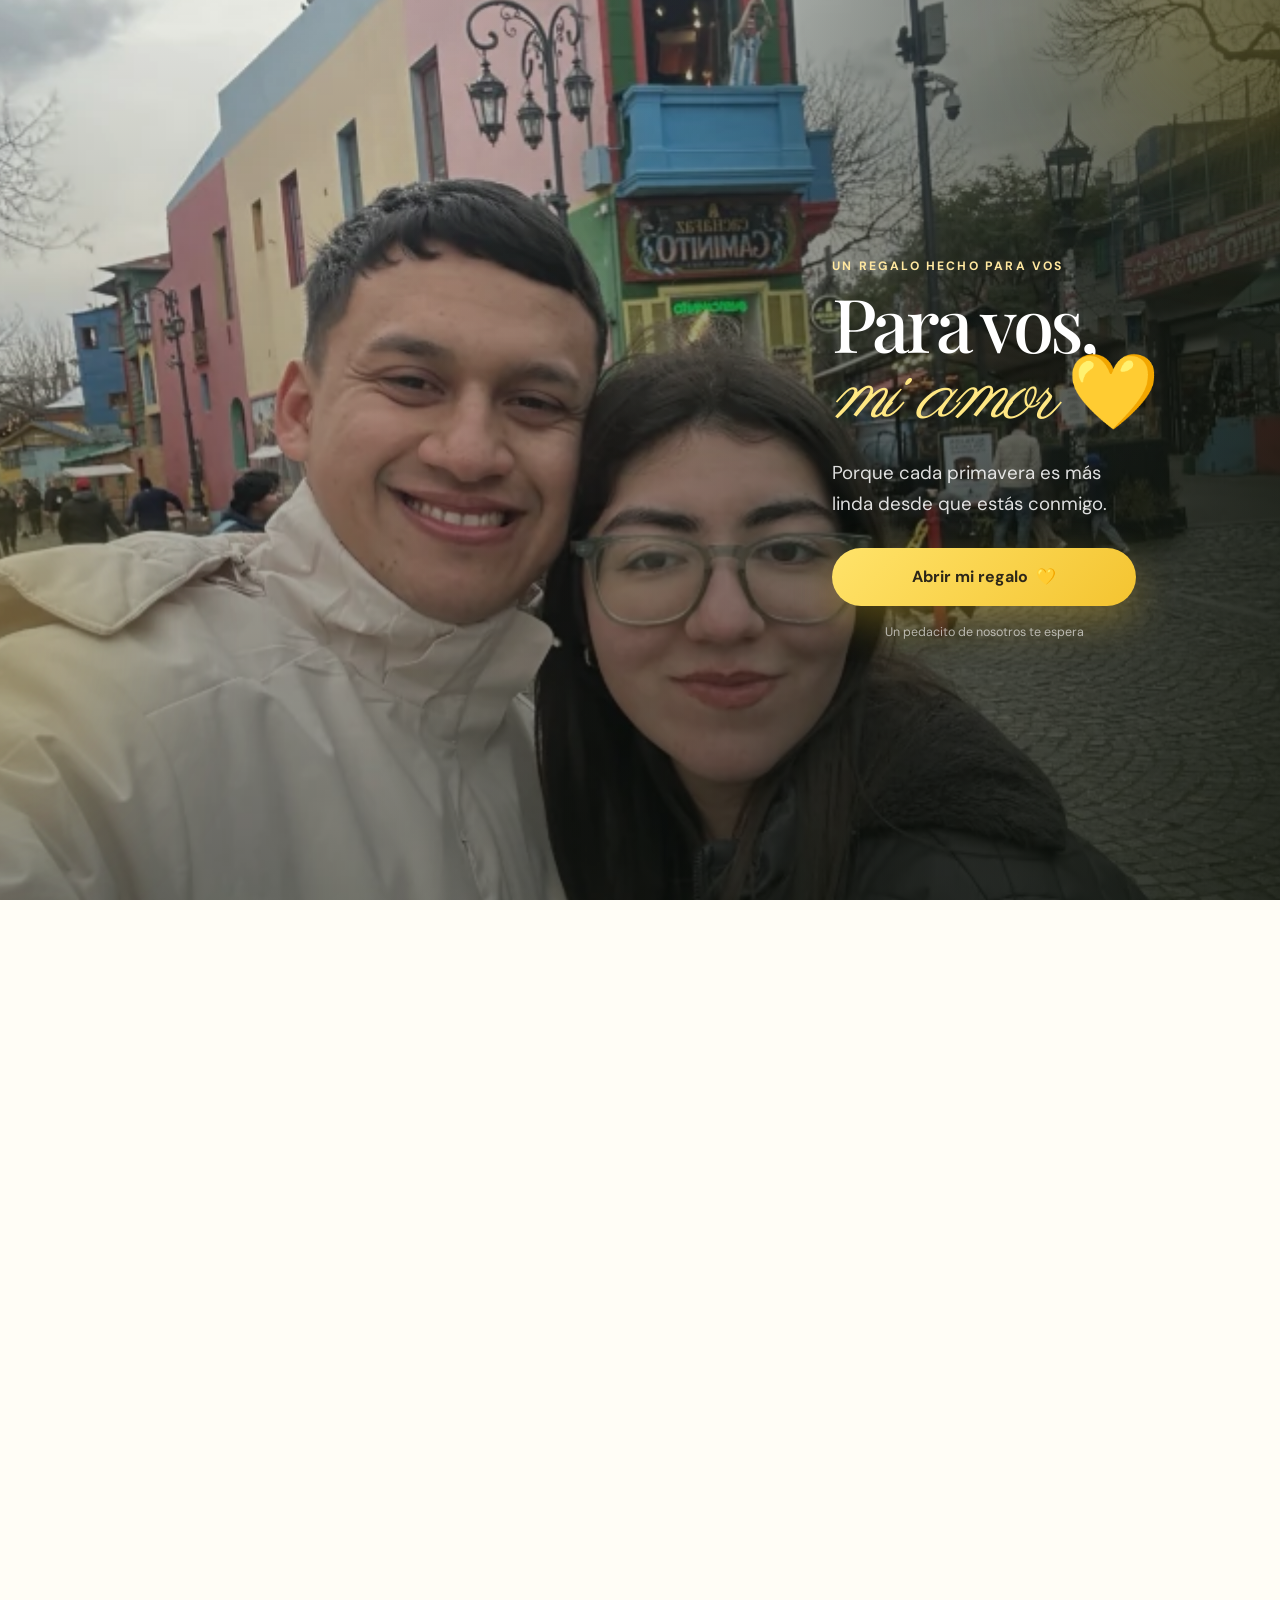
==== index.html @ 35a509b3 "Crear experiencia romántica de Nuestra Primavera" ====
<!doctype html>
<html lang="es-AR">
<head>
  <meta charset="utf-8">
  <meta name="viewport" content="width=device-width, initial-scale=1, viewport-fit=cover">
  <meta name="theme-color" content="#f4c430">
  <meta name="description" content="Un pequeño rincón hecho con amor.">
  <meta property="og:type" content="website">
  <meta property="og:title" content="Nuestra Primavera 💛">
  <meta property="og:description" content="Un pequeño rincón hecho con amor.">
  <meta name="twitter:card" content="summary">
  <meta name="twitter:title" content="Nuestra Primavera 💛">
  <meta name="twitter:description" content="Un pequeño rincón hecho con amor.">
  <title>Nuestra Primavera 💛</title>
  <link rel="icon" type="image/svg+xml" href="./assets/img/favicon/girasol.svg">
  <link rel="preload" as="image" href="./assets/img/fotos/recuerdo-02.webp" type="image/webp">
  <link rel="preconnect" href="https://fonts.googleapis.com">
  <link rel="preconnect" href="https://fonts.gstatic.com" crossorigin>
  <link href="https://fonts.googleapis.com/css2?family=DM+Sans:wght@400;500;600;700&amp;family=Parisienne&amp;family=Playfair+Display:ital,wght@0,500;0,600;1,500&amp;display=swap" rel="stylesheet">
  <link rel="stylesheet" href="./css/styles.css?v=20260921c">
</head>
<body class="experience-locked">
  <a class="skip-link" href="#inicio">Saltar al contenido</a>

  <div class="gift-cover" id="giftCover" role="dialog" aria-modal="true" aria-labelledby="coverTitle">
    <img class="gift-cover__photo" src="./assets/img/fotos/recuerdo-02.webp" alt="Nosotros sonriendo juntos" width="660" height="889" fetchpriority="high">
    <div class="gift-cover__veil" aria-hidden="true"></div>
    <span class="cover-glow cover-glow--one" aria-hidden="true"></span>
    <span class="cover-glow cover-glow--two" aria-hidden="true"></span>

    <div class="gift-cover__content">
      <p class="eyebrow eyebrow--light">Un regalo hecho para vos</p>
      <h1 id="coverTitle">Para vos,<br><em>mi amor</em> <span aria-hidden="true">💛</span></h1>
      <p>Porque cada primavera es más linda desde que estás conmigo.</p>
      <button class="button button--sun" id="openGift" type="button">
        <span>Abrir mi regalo</span>
        <span aria-hidden="true">💛</span>
      </button>
      <span class="cover-hint" aria-hidden="true">Un pedacito de nosotros te espera</span>
    </div>
  </div>

  <noscript>
    <style>
      body { overflow: auto !important; }
      .gift-cover { display: none !important; }
      .experience-locked .site-shell { visibility: visible !important; }
      [data-reveal] { opacity: 1 !important; transform: none !important; }
    </style>
    <div class="noscript-note">Activá JavaScript para abrir este regalo y disfrutar todas sus sorpresas.</div>
  </noscript>

  <div class="site-shell" id="siteShell">
    <header class="site-header" id="siteHeader">
      <a class="brand" href="#inicio" aria-label="Volver al inicio">
        <span class="brand__flower" aria-hidden="true">✺</span>
        <span>Nuestra primavera</span>
      </a>
      <nav class="site-nav" aria-label="Navegación principal">
        <a href="#inicio">Inicio</a>
        <a href="#momentos">Momentos</a>
        <a href="#carta">Carta</a>
        <a href="#musica">Música</a>
      </nav>
      <a class="music-status" id="musicShortcut" href="#musica" aria-label="Ir a nuestra canción">
        <span class="music-status__icon" aria-hidden="true">♫</span>
        <span id="headerMusicState">Nuestra canción</span>
      </a>
    </header>

    <main>
      <section class="hero section" id="inicio" aria-labelledby="heroTitle">
        <div class="hero__copy" data-reveal>
          <p class="eyebrow">21 de septiembre · para siempre</p>
          <h2 id="heroTitle">Nuestra<br><em>Primavera</em></h2>
          <p class="hero__lead">De todas las estaciones,<br>mi favorita siempre va a ser la que comparto con vos.</p>
          <a class="text-link" href="#momentos">Recorrer nuestros momentos <span aria-hidden="true">↓</span></a>
        </div>

        <div class="hero__visual" data-reveal data-parallax="0.045">
          <span class="hero__stamp" aria-hidden="true">vos + yo<br>siempre</span>
          <figure class="hero__frame">
            <img src="./assets/img/fotos/recuerdo-01.webp" alt="Nosotros compartiendo uno de nuestros paseos" width="671" height="893" fetchpriority="high">
          </figure>
          <span class="hero__note">mi lugar favorito ♡</span>
          <span class="hero__spark hero__spark--one" aria-hidden="true">✦</span>
          <span class="hero__spark hero__spark--two" aria-hidden="true">✦</span>
        </div>
      </section>

      <section class="yellow-flowers section" aria-labelledby="flowersTitle">
        <div class="flower-orbit" aria-hidden="true">
          <span>✦</span><span>✺</span><span>✦</span>
        </div>
        <div class="yellow-flowers__inner" data-reveal>
          <p class="eyebrow">Flores amarillas</p>
          <h2 id="flowersTitle">Dicen que regalar flores amarillas significa querer compartir la vida con alguien...</h2>
          <p>Yo simplemente quiero seguir compartiéndola con vos. <span aria-hidden="true">💛</span></p>
        </div>
      </section>

      <section class="moments section" id="momentos" aria-labelledby="momentsTitle">
        <div class="section-heading" data-reveal>
          <p class="eyebrow">Nuestro pequeño álbum</p>
          <h2 id="momentsTitle">Nuestros momentos <em>♡</em></h2>
          <p>Un pedacito de todas las historias que todavía nos quedan por vivir.</p>
        </div>

        <div class="memory-grid" aria-label="Galería de nuestros recuerdos">
          <button class="memory-card memory-card--wide" style="--tilt:-1.3deg" type="button" data-gallery-index="0" data-reveal>
            <img src="./assets/img/fotos/recuerdo-01-thumb.webp" alt="Nosotros juntos junto al agua" width="671" height="893" loading="lazy">
            <span class="memory-card__caption">Contigo todo es más bonito ♡</span>
          </button>
          <button class="memory-card" style="--tilt:1.8deg" type="button" data-gallery-index="1" data-reveal>
            <img src="./assets/img/fotos/recuerdo-02-thumb.webp" alt="Una selfie de nosotros sonriendo" width="660" height="889" loading="lazy">
            <span class="memory-card__caption">Qué suerte la mía ♡</span>
          </button>
          <button class="memory-card memory-card--tall" style="--tilt:-2deg" type="button" data-gallery-index="2" data-reveal>
            <img src="./assets/img/fotos/recuerdo-03-thumb.webp" alt="Nosotros durante un paseo por la ciudad" width="669" height="898" loading="lazy">
            <span class="memory-card__caption">Donde sea, pero con vos ♡</span>
          </button>
          <button class="memory-card" style="--tilt:1.2deg" type="button" data-gallery-index="3" data-reveal>
            <img src="./assets/img/fotos/recuerdo-04-thumb.webp" alt="Un momento espontáneo y divertido juntos" width="664" height="889" loading="lazy">
            <span class="memory-card__caption">Mi persona favorita ♡</span>
          </button>
          <button class="memory-card memory-card--offset" style="--tilt:-1.5deg" type="button" data-gallery-index="4" data-reveal>
            <img src="./assets/img/fotos/recuerdo-05-thumb.webp" alt="Un momento tierno compartido" width="672" height="882" loading="lazy">
            <span class="memory-card__caption">Gracias por estar ♡</span>
          </button>
          <button class="memory-card memory-card--wide" style="--tilt:1.4deg" type="button" data-gallery-index="5" data-reveal>
            <img src="./assets/img/fotos/recuerdo-06-thumb.webp" alt="Nosotros disfrutando una salida especial" width="661" height="884" loading="lazy">
            <span class="memory-card__caption">Uno de mis recuerdos favoritos ♡</span>
          </button>
          <button class="memory-card" style="--tilt:-1.8deg" type="button" data-gallery-index="6" data-reveal>
            <img src="./assets/img/fotos/recuerdo-07-thumb.webp" alt="Nosotros sonriendo durante una aventura" width="648" height="854" loading="lazy">
            <span class="memory-card__caption">Coleccionando momentos juntos ♡</span>
          </button>
          <button class="memory-card memory-card--tall" style="--tilt:1.5deg" type="button" data-gallery-index="7" data-reveal>
            <img src="./assets/img/fotos/recuerdo-08-thumb.webp" alt="Nosotros en una noche llena de color" width="669" height="760" loading="lazy">
            <span class="memory-card__caption">Vos hacés bonito cualquier lugar ♡</span>
          </button>
          <button class="memory-card memory-card--wide" style="--tilt:-1deg" type="button" data-gallery-index="8" data-reveal>
            <img src="./assets/img/fotos/recuerdo-09-thumb.webp" alt="Nosotros juntos al atardecer" width="664" height="850" loading="lazy">
            <span class="memory-card__caption">Siempre vos ♡</span>
          </button>
        </div>
      </section>

      <section class="quiet-message section" aria-labelledby="quietTitle">
        <div class="quiet-message__mark" aria-hidden="true">♡</div>
        <div class="quiet-message__copy" data-reveal>
          <p id="quietTitle">Todo este tiempo juntos...</p>
          <h2>y todavía me seguís haciendo sonreír como el primer día.</h2>
          <p>Y lo mejor todavía está por venir ♡</p>
        </div>
        <div class="relationship" id="relationshipCounter" data-reveal aria-live="polite">
          <p class="relationship__intro">Nuestro tiempo se mide mejor en sonrisas, abrazos y aventuras.</p>
          <div class="relationship__grid" id="counterGrid" hidden></div>
        </div>
      </section>

      <section class="letter-section section" id="carta" aria-labelledby="letterTitle">
        <div class="letter-section__copy" data-reveal>
          <p class="eyebrow">Hay palabras que guardé para vos</p>
          <h2 id="letterTitle">Tengo algo que decirte...</h2>
          <p>Una carta para leer sin apuro, como se leen las cosas que importan.</p>
        </div>
        <button class="envelope" id="openLetter" type="button" aria-label="Abrir carta romántica" data-reveal>
          <span class="envelope__paper" aria-hidden="true"><span>Para mi amor</span></span>
          <span class="envelope__body" aria-hidden="true"></span>
          <span class="envelope__flap" aria-hidden="true"></span>
          <span class="envelope__seal" aria-hidden="true">♡</span>
          <span class="envelope__label">Abrir carta <span aria-hidden="true">💌</span></span>
        </button>
      </section>

      <section class="music-section section" id="musica" aria-labelledby="musicTitle">
        <div class="section-heading section-heading--light" data-reveal>
          <p class="eyebrow eyebrow--light">Dale play a este momento</p>
          <h2 id="musicTitle">Nuestra canción <em>♡</em></h2>
          <p>Hay canciones que se escuchan...<br>y otras que se sienten.</p>
        </div>

        <div class="music-player" id="musicPlayer" data-reveal>
          <div class="music-player__visual">
            <div class="video-frame" aria-label="Video de nuestra canción">
              <div id="youtubePlayer"></div>
            </div>
            <div class="sound-waves" id="soundWaves" aria-hidden="true">
              <span></span><span></span><span></span><span></span><span></span>
            </div>
          </div>

          <div class="music-player__content">
            <p class="music-player__overline" id="musicState" aria-live="polite">Preparando nuestra canción...</p>
            <h3>Nuestra canción ♡</h3>
            <p>Porque hay canciones que también dicen lo que siento.</p>

            <div class="music-player__timeline">
              <label class="sr-only" for="musicProgress">Progreso de la canción</label>
              <input id="musicProgress" type="range" min="0" max="100" value="0" step="0.1" disabled>
              <div class="music-player__times"><span id="currentTime">0:00</span><span id="duration">0:00</span></div>
            </div>

            <div class="music-player__controls">
              <button class="player-button player-button--main" id="toggleMusic" type="button" aria-label="Reproducir canción" disabled>
                <span id="playIcon" aria-hidden="true">▶</span>
              </button>
              <div class="volume-control">
                <label for="musicVolume">Volumen</label>
                <input id="musicVolume" type="range" min="0" max="100" value="70" disabled>
              </div>
              <a class="youtube-link" href="https://youtu.be/S7gMzYqXIZc?si=PI3nOW3YDq8hktHP" target="_blank" rel="noopener noreferrer">Abrir en YouTube <span aria-hidden="true">↗</span></a>
            </div>

            <div class="music-fallback" id="musicFallback" hidden>
              <p>Nuestra canción está esperando por vos ♡</p>
              <button class="button button--sun button--small" id="retryMusic" type="button">Escuchar ahora 💛</button>
            </div>
          </div>
        </div>
      </section>

      <section class="finale section" id="final" aria-labelledby="finalTitle">
        <img class="finale__photo" src="./assets/img/fotos/recuerdo-09.webp" alt="Nosotros juntos en un atardecer especial" width="664" height="850" loading="lazy">
        <div class="finale__overlay" aria-hidden="true"></div>
        <div class="finale__content" data-reveal>
          <p class="eyebrow eyebrow--light">Cada capítulo con vos es mi favorito</p>
          <h2 id="finalTitle">Feliz Primavera,<br><em>mi amor</em> <span aria-hidden="true">💛</span></h2>
          <p>Gracias por hacer más bonita mi vida.</p>
          <p class="finale__wish">Por muchas primaveras más juntos ♡</p>
          <button class="button button--glass" id="openSurprise" type="button">Una última cosita... ♡</button>
        </div>
      </section>
    </main>

    <footer class="site-footer">
      <span aria-hidden="true">✺</span>
      <p>Hecho con todo mi amor, para vos.</p>
      <a href="#inicio">Volver al comienzo ↑</a>
    </footer>
  </div>

  <dialog class="lightbox" id="lightbox" aria-labelledby="lightboxCaption">
    <button class="modal-close" id="closeLightbox" type="button" aria-label="Cerrar galería">×</button>
    <div class="lightbox__stage" id="lightboxStage">
      <img id="lightboxImage" src="./assets/img/fotos/recuerdo-01.webp" alt="Nosotros juntos junto al agua">
    </div>
    <div class="lightbox__footer">
      <button class="lightbox__nav" id="previousPhoto" type="button" aria-label="Foto anterior">←</button>
      <div>
        <p id="lightboxCaption"></p>
        <span id="lightboxCount" aria-live="polite"></span>
      </div>
      <button class="lightbox__zoom" id="zoomPhoto" type="button" aria-label="Ampliar foto" aria-pressed="false">＋</button>
      <button class="lightbox__nav" id="nextPhoto" type="button" aria-label="Foto siguiente">→</button>
    </div>
  </dialog>

  <dialog class="letter-modal" id="letterModal" aria-labelledby="letterModalTitle">
    <button class="modal-close modal-close--ink" id="closeLetter" type="button" aria-label="Cerrar carta">×</button>
    <article class="letter-paper">
      <span class="letter-paper__flower" aria-hidden="true">✺</span>
      <h2 id="letterModalTitle">Mi amor,</h2>
      <p>Gracias por ser mi primavera, por llenar mis días de alegría, por hacer que todo sea más bonito y por estar siempre, en cada aventura, en cada locura y en cada momento importante.</p>
      <p>Quiero seguir construyendo mil primaveras más a tu lado, explorando el mundo, cumpliendo sueños y eligiéndote siempre.</p>
      <p>Sos mi lugar seguro, mi persona favorita y la razón de tantas sonrisas.</p>
      <p>Feliz Primavera, mi amor 💛</p>
      <p class="letter-paper__signature">Te elijo hoy, mañana y siempre.</p>
    </article>
  </dialog>

  <dialog class="surprise-modal" id="surpriseModal" aria-labelledby="surpriseTitle">
    <button class="modal-close" id="closeSurprise" type="button" aria-label="Cerrar sorpresa">×</button>
    <div class="surprise-modal__content">
      <span class="surprise-modal__mark" aria-hidden="true">♡</span>
      <p id="surpriseTitle">Entre millones de personas,<br>qué suerte la mía de haberte encontrado a vos.</p>
      <strong>Te amo <span aria-hidden="true">💛</span></strong>
      <button class="button button--sun" id="backToMemories" type="button">Volver a nuestros recuerdos</button>
    </div>
  </dialog>

  <div class="petal-layer" id="petalLayer" aria-hidden="true"></div>

  <script src="https://www.youtube.com/iframe_api" async></script>
  <script src="./js/app.js?v=20260921" defer></script>
</body>
</html>
---- css/styles.css ----
:root {
  --sunflower: #f4c430;
  --sunflower-deep: #d99b08;
  --sunflower-soft: #ffe9a0;
  --cream: #fff8df;
  --warm-white: #fffdf6;
  --paper: #f8f0d9;
  --soft-green: #78845b;
  --deep-green: #29351f;
  --gold: #b9851b;
  --text-primary: #29261f;
  --text-secondary: #6c6659;
  --wine: #673c35;
  --shadow-sm: 0 10px 30px rgba(77, 60, 23, 0.1);
  --shadow-lg: 0 30px 90px rgba(52, 39, 10, 0.2);
  --radius-sm: 14px;
  --radius-md: 24px;
  --radius-lg: 38px;
  --font-display: "Playfair Display", Georgia, serif;
  --font-script: "Parisienne", "Segoe Script", cursive;
  --font-body: "DM Sans", Inter, system-ui, -apple-system, BlinkMacSystemFont, "Segoe UI", sans-serif;
  --content-width: 1180px;
}

*,
*::before,
*::after {
  box-sizing: border-box;
}

html {
  scroll-behavior: smooth;
  scroll-padding-top: 6rem;
}

body {
  margin: 0;
  min-width: 320px;
  overflow-x: hidden;
  color: var(--text-primary);
  background: var(--warm-white);
  font-family: var(--font-body);
  font-size: 1rem;
  line-height: 1.65;
  text-rendering: optimizeLegibility;
  -webkit-font-smoothing: antialiased;
}

body.experience-locked,
body.modal-open {
  overflow: hidden;
}

button,
input,
a {
  font: inherit;
}

button,
a {
  -webkit-tap-highlight-color: transparent;
}

button {
  color: inherit;
}

img {
  display: block;
  max-width: 100%;
}

a {
  color: inherit;
}

:focus-visible {
  outline: 3px solid var(--sunflower-deep);
  outline-offset: 4px;
}

::selection {
  color: var(--deep-green);
  background: var(--sunflower-soft);
}

.sr-only {
  position: absolute;
  width: 1px;
  height: 1px;
  padding: 0;
  margin: -1px;
  overflow: hidden;
  clip: rect(0, 0, 0, 0);
  white-space: nowrap;
  border: 0;
}

.skip-link {
  position: fixed;
  top: 0.75rem;
  left: 0.75rem;
  z-index: 300;
  padding: 0.75rem 1rem;
  border-radius: 999px;
  background: var(--deep-green);
  color: white;
  transform: translateY(-160%);
  transition: transform 180ms ease;
}

.skip-link:focus {
  transform: translateY(0);
}

.noscript-note {
  position: fixed;
  inset: auto 1rem 1rem;
  z-index: 400;
  padding: 1rem;
  border-radius: var(--radius-sm);
  background: var(--warm-white);
  box-shadow: var(--shadow-lg);
  text-align: center;
}

.site-shell {
  min-height: 100vh;
}

.experience-locked .site-shell {
  visibility: hidden;
}

.section {
  position: relative;
  padding: clamp(5rem, 11vw, 9rem) max(1.25rem, calc((100vw - var(--content-width)) / 2));
}

.eyebrow {
  margin: 0 0 1rem;
  color: var(--gold);
  font-size: 0.76rem;
  font-weight: 700;
  letter-spacing: 0.18em;
  line-height: 1.4;
  text-transform: uppercase;
}

.eyebrow--light {
  color: #ffe8a0;
}

.button {
  display: inline-flex;
  align-items: center;
  justify-content: center;
  min-height: 3.6rem;
  padding: 0.9rem 1.5rem;
  border: 0;
  border-radius: 999px;
  cursor: pointer;
  font-weight: 700;
  line-height: 1.2;
  text-decoration: none;
  transition: transform 180ms ease, box-shadow 180ms ease, background-color 180ms ease;
}

.button:hover {
  transform: translateY(-2px);
}

.button:active {
  transform: translateY(1px) scale(0.985);
}

.button--sun {
  gap: 0.5rem;
  color: #2d2719;
  background: linear-gradient(135deg, #ffe36a, var(--sunflower));
  box-shadow: 0 16px 40px rgba(244, 196, 48, 0.3);
}

.button--sun:hover {
  box-shadow: 0 20px 48px rgba(244, 196, 48, 0.42);
}

.button--small {
  min-height: 3rem;
  padding: 0.72rem 1.15rem;
  font-size: 0.9rem;
}

.button--glass {
  margin-top: 1.25rem;
  border: 1px solid rgba(255, 255, 255, 0.45);
  color: white;
  background: rgba(255, 255, 255, 0.13);
  box-shadow: inset 0 1px 0 rgba(255, 255, 255, 0.3);
  backdrop-filter: blur(14px);
}

.gift-cover {
  position: fixed;
  inset: 0;
  z-index: 200;
  display: grid;
  place-items: end center;
  min-height: 100vh;
  min-height: 100svh;
  overflow: hidden;
  color: white;
  background: var(--deep-green);
  transition: opacity 760ms ease, visibility 760ms ease;
}

.gift-cover__photo {
  position: absolute;
  inset: 0;
  width: 100%;
  height: 100%;
  object-fit: cover;
  object-position: 52% 42%;
  filter: saturate(0.88) contrast(1.02);
  transform: scale(1.03);
  animation: cover-breathe 9s ease-in-out infinite alternate;
}

.gift-cover__veil {
  position: absolute;
  inset: 0;
  background:
    linear-gradient(180deg, rgba(14, 22, 10, 0.12) 0%, rgba(23, 27, 15, 0.08) 36%, rgba(16, 20, 11, 0.85) 100%),
    linear-gradient(90deg, rgba(27, 34, 20, 0.26), transparent 65%);
}

.cover-glow {
  position: absolute;
  width: 22rem;
  aspect-ratio: 1;
  border-radius: 50%;
  background: rgba(255, 210, 59, 0.18);
  filter: blur(70px);
}

.cover-glow--one {
  top: -11rem;
  right: -10rem;
}

.cover-glow--two {
  bottom: 5rem;
  left: -14rem;
}

.gift-cover__content {
  position: relative;
  z-index: 2;
  width: min(100%, 42rem);
  padding: 2rem 1.25rem max(2rem, env(safe-area-inset-bottom));
  text-align: center;
}

.gift-cover__content h1 {
  margin: 0;
  font-family: var(--font-display);
  font-size: clamp(3rem, 14vw, 6.8rem);
  font-weight: 500;
  letter-spacing: -0.05em;
  line-height: 0.86;
  text-wrap: balance;
}

.gift-cover__content h1 em {
  color: #ffe783;
  font-family: var(--font-script);
  font-size: 1.15em;
  font-weight: 400;
}

.gift-cover__content > p:not(.eyebrow) {
  max-width: 32rem;
  margin: 1.5rem auto 1.75rem;
  color: rgba(255, 255, 255, 0.86);
  font-size: clamp(1rem, 3.2vw, 1.17rem);
  text-wrap: balance;
}

.gift-cover .button {
  width: min(100%, 19rem);
  animation: invitation-pulse 2.8s ease-in-out infinite;
}

.cover-hint {
  display: block;
  margin-top: 1rem;
  color: rgba(255, 255, 255, 0.62);
  font-size: 0.78rem;
}

.gift-opened .gift-cover {
  opacity: 0;
  visibility: hidden;
  pointer-events: none;
}

.gift-opened .gift-cover__photo {
  transform: scale(1.09);
  transition: transform 900ms ease;
}

.site-header {
  position: fixed;
  top: max(0.7rem, env(safe-area-inset-top));
  left: 50%;
  z-index: 100;
  display: flex;
  align-items: center;
  justify-content: space-between;
  width: min(calc(100% - 2rem), var(--content-width));
  min-height: 3.8rem;
  padding: 0.45rem 0.65rem 0.45rem 1rem;
  border: 1px solid transparent;
  border-radius: 999px;
  transform: translateX(-50%);
  transition: background-color 220ms ease, box-shadow 220ms ease, border-color 220ms ease;
}

.site-header.is-scrolled {
  border-color: rgba(129, 101, 27, 0.12);
  background: rgba(255, 251, 235, 0.83);
  box-shadow: 0 10px 35px rgba(67, 52, 19, 0.11);
  backdrop-filter: blur(18px) saturate(1.25);
}

.brand,
.music-status,
.site-nav a {
  text-decoration: none;
}

.brand {
  display: inline-flex;
  align-items: center;
  gap: 0.55rem;
  color: var(--deep-green);
  font-family: var(--font-display);
  font-size: 0.95rem;
  font-weight: 600;
}

.brand__flower {
  display: grid;
  place-items: center;
  width: 2rem;
  height: 2rem;
  border-radius: 50%;
  color: #614817;
  background: var(--sunflower);
}

.site-nav {
  display: flex;
  align-items: center;
  gap: clamp(0.8rem, 2.4vw, 2.15rem);
}

.site-nav a {
  position: relative;
  color: #4e4a40;
  font-size: 0.86rem;
  font-weight: 600;
}

.site-nav a::after {
  position: absolute;
  right: 0;
  bottom: -0.3rem;
  left: 0;
  height: 2px;
  border-radius: 2px;
  background: var(--sunflower-deep);
  content: "";
  transform: scaleX(0);
  transition: transform 180ms ease;
}

.site-nav a:hover::after,
.site-nav a[aria-current="true"]::after {
  transform: scaleX(1);
}

.music-status {
  display: inline-flex;
  align-items: center;
  gap: 0.5rem;
  padding: 0.55rem 0.8rem;
  border-radius: 999px;
  color: var(--deep-green);
  background: rgba(244, 196, 48, 0.2);
  font-size: 0.78rem;
  font-weight: 700;
}

.music-status__icon {
  display: grid;
  place-items: center;
  width: 1.6rem;
  height: 1.6rem;
  border-radius: 50%;
  color: white;
  background: var(--deep-green);
}

.is-music-playing .music-status__icon {
  animation: music-pulse 1.4s ease-in-out infinite;
}

.hero {
  display: grid;
  grid-template-columns: minmax(0, 0.92fr) minmax(20rem, 0.78fr);
  align-items: center;
  gap: clamp(3rem, 9vw, 8rem);
  min-height: 100vh;
  min-height: 100svh;
  padding-top: 8.5rem;
  overflow: hidden;
  background:
    radial-gradient(circle at 10% 85%, rgba(244, 196, 48, 0.2), transparent 25rem),
    linear-gradient(135deg, #fffdf6 0%, #fff8df 55%, #f7efcf 100%);
}

.hero::before {
  position: absolute;
  top: 9rem;
  left: -4rem;
  width: 13rem;
  height: 22rem;
  border: 1px solid rgba(185, 133, 27, 0.18);
  border-radius: 50%;
  content: "";
  transform: rotate(28deg);
}

.hero__copy {
  position: relative;
  z-index: 2;
  max-width: 42rem;
}

.hero__copy h2,
.section-heading h2,
.finale h2 {
  margin: 0;
  font-family: var(--font-display);
  font-size: clamp(3.25rem, 8.8vw, 7.2rem);
  font-weight: 500;
  letter-spacing: -0.055em;
  line-height: 0.86;
}

.hero__copy h2 em,
.section-heading h2 em,
.finale h2 em {
  color: var(--gold);
  font-family: var(--font-script);
  font-weight: 400;
}

.hero__lead {
  max-width: 35rem;
  margin: 2rem 0 1.6rem;
  color: var(--text-secondary);
  font-family: var(--font-display);
  font-size: clamp(1.15rem, 2.1vw, 1.6rem);
  line-height: 1.55;
}

.text-link {
  display: inline-flex;
  align-items: center;
  gap: 0.6rem;
  min-height: 2.75rem;
  color: var(--deep-green);
  font-size: 0.9rem;
  font-weight: 700;
  text-underline-offset: 0.35rem;
  text-decoration-color: rgba(41, 53, 31, 0.3);
}

.hero__visual {
  position: relative;
  width: min(100%, 30rem);
  justify-self: center;
}

.hero__frame {
  position: relative;
  margin: 0;
  padding: clamp(0.55rem, 1vw, 0.85rem);
  border-radius: 48% 48% 1.5rem 1.5rem;
  background: white;
  box-shadow: var(--shadow-lg);
  transform: rotate(2.5deg);
}

.hero__frame::before {
  position: absolute;
  inset: 1.4rem -1.5rem -1.5rem 1.4rem;
  z-index: -1;
  border: 1px solid rgba(111, 126, 78, 0.38);
  border-radius: inherit;
  content: "";
}

.hero__frame img {
  width: 100%;
  aspect-ratio: 4 / 5.35;
  border-radius: 48% 48% 1rem 1rem;
  object-fit: cover;
  object-position: center 45%;
}

.hero__note {
  position: absolute;
  right: -1.4rem;
  bottom: 2.3rem;
  padding: 0.75rem 1rem;
  color: var(--deep-green);
  background: #fff7d2;
  box-shadow: var(--shadow-sm);
  font-family: var(--font-script);
  font-size: clamp(1.2rem, 3vw, 1.65rem);
  transform: rotate(-4deg);
}

.hero__stamp {
  position: absolute;
  top: 6%;
  left: -3.1rem;
  z-index: 3;
  display: grid;
  place-items: center;
  width: 5.8rem;
  aspect-ratio: 1;
  border: 1px solid rgba(41, 53, 31, 0.44);
  border-radius: 50%;
  color: var(--deep-green);
  font-size: 0.66rem;
  font-weight: 700;
  letter-spacing: 0.14em;
  line-height: 1.4;
  text-align: center;
  text-transform: uppercase;
  transform: rotate(-12deg);
}

.hero__spark {
  position: absolute;
  color: var(--sunflower-deep);
}

.hero__spark--one {
  top: -1rem;
  right: -1rem;
  font-size: 2rem;
}

.hero__spark--two {
  bottom: -1.5rem;
  left: 1rem;
  font-size: 1.2rem;
}

.yellow-flowers {
  display: grid;
  min-height: 34rem;
  place-items: center;
  overflow: hidden;
  color: #2f2a19;
  background:
    radial-gradient(circle at 15% 15%, rgba(255, 255, 255, 0.55), transparent 25%),
    radial-gradient(circle at 85% 80%, rgba(184, 125, 0, 0.16), transparent 28%),
    var(--sunflower);
  text-align: center;
}

.yellow-flowers::before,
.yellow-flowers::after {
  position: absolute;
  width: 19rem;
  aspect-ratio: 1;
  border: 1px solid rgba(64, 55, 20, 0.2);
  border-radius: 50%;
  content: "";
}

.yellow-flowers::before {
  top: -9rem;
  left: -7rem;
}

.yellow-flowers::after {
  right: -6rem;
  bottom: -10rem;
}

.yellow-flowers__inner {
  position: relative;
  z-index: 1;
  width: min(100%, 56rem);
}

.yellow-flowers .eyebrow {
  color: #5a4614;
}

.yellow-flowers h2 {
  margin: 0;
  font-family: var(--font-display);
  font-size: clamp(2.25rem, 5.4vw, 4.7rem);
  font-weight: 500;
  letter-spacing: -0.035em;
  line-height: 1.06;
  text-wrap: balance;
}

.yellow-flowers__inner > p:last-child {
  margin: 2rem 0 0;
  font-family: var(--font-script);
  font-size: clamp(1.75rem, 4vw, 2.7rem);
}

.flower-orbit {
  position: absolute;
  inset: 1.5rem;
  pointer-events: none;
}

.flower-orbit span {
  position: absolute;
  color: rgba(67, 55, 13, 0.38);
}

.flower-orbit span:nth-child(1) { top: 12%; left: 12%; font-size: 2rem; }
.flower-orbit span:nth-child(2) { top: 16%; right: 12%; font-size: 4rem; }
.flower-orbit span:nth-child(3) { right: 18%; bottom: 15%; font-size: 1.5rem; }

.moments {
  overflow: hidden;
  background:
    linear-gradient(rgba(150, 119, 48, 0.035) 1px, transparent 1px),
    linear-gradient(90deg, rgba(150, 119, 48, 0.035) 1px, transparent 1px),
    #fffaf0;
  background-size: 28px 28px;
}

.section-heading {
  width: min(100%, 45rem);
  margin: 0 auto clamp(3rem, 7vw, 6rem);
  text-align: center;
}

.section-heading h2 {
  font-size: clamp(3rem, 7vw, 6rem);
}

.section-heading > p:last-child {
  max-width: 38rem;
  margin: 1.4rem auto 0;
  color: var(--text-secondary);
  font-size: clamp(1rem, 1.8vw, 1.2rem);
}

.memory-grid {
  display: grid;
  grid-template-columns: repeat(12, 1fr);
  align-items: start;
  gap: clamp(1.5rem, 3vw, 2.8rem);
  max-width: var(--content-width);
  margin: 0 auto;
}

.memory-card {
  position: relative;
  grid-column: span 4;
  padding: 0.72rem 0.72rem 1.2rem;
  border: 0;
  border-radius: 0.25rem;
  cursor: zoom-in;
  background: #fffef9;
  box-shadow: 0 18px 45px rgba(76, 57, 17, 0.14);
  text-align: left;
  transform: rotate(var(--tilt));
  transition: transform 220ms ease, box-shadow 220ms ease;
}

.memory-card::before {
  position: absolute;
  top: -0.55rem;
  left: 50%;
  z-index: 2;
  width: 4.5rem;
  height: 1.2rem;
  background: rgba(236, 210, 133, 0.62);
  box-shadow: inset 0 0 0 1px rgba(144, 106, 37, 0.08);
  content: "";
  transform: translateX(-50%) rotate(-2deg);
}

.memory-card:hover {
  z-index: 4;
  box-shadow: 0 26px 58px rgba(76, 57, 17, 0.2);
  transform: rotate(0deg) translateY(-8px);
}

.memory-card:active {
  transform: rotate(0deg) scale(0.985);
}

.memory-card img {
  width: 100%;
  aspect-ratio: 4 / 5;
  background: var(--paper);
  object-fit: cover;
}

.memory-card__caption {
  display: block;
  padding: 0.85rem 0.35rem 0;
  color: #4d473c;
  font-family: var(--font-script);
  font-size: clamp(1.22rem, 2.4vw, 1.65rem);
  line-height: 1.15;
  text-align: center;
}

.memory-card--wide {
  grid-column: span 5;
}

.memory-card--tall {
  margin-top: 3.4rem;
}

.memory-card--offset {
  margin-top: -1.6rem;
}

.memory-card:nth-child(4),
.memory-card:nth-child(8) {
  grid-column: span 3;
}

.quiet-message {
  display: grid;
  grid-template-columns: minmax(0, 1fr) minmax(19rem, 0.72fr);
  align-items: center;
  gap: clamp(3rem, 8vw, 8rem);
  overflow: hidden;
  color: white;
  background: var(--deep-green);
}

.quiet-message::before {
  position: absolute;
  inset: 0;
  background:
    radial-gradient(circle at 76% 25%, rgba(244, 196, 48, 0.16), transparent 24rem),
    linear-gradient(110deg, transparent 55%, rgba(255, 255, 255, 0.03));
  content: "";
}

.quiet-message__mark {
  position: absolute;
  top: 50%;
  left: -5rem;
  color: rgba(255, 227, 106, 0.06);
  font-family: var(--font-display);
  font-size: 25rem;
  line-height: 0.7;
  transform: translateY(-50%);
}

.quiet-message__copy,
.relationship {
  position: relative;
  z-index: 1;
}

.quiet-message__copy > p:first-child {
  margin: 0 0 1.1rem;
  color: var(--sunflower-soft);
  font-size: 0.8rem;
  font-weight: 700;
  letter-spacing: 0.16em;
  text-transform: uppercase;
}

.quiet-message__copy h2 {
  max-width: 48rem;
  margin: 0;
  font-family: var(--font-display);
  font-size: clamp(2.6rem, 6vw, 5.2rem);
  font-weight: 500;
  letter-spacing: -0.04em;
  line-height: 1.02;
  text-wrap: balance;
}

.quiet-message__copy > p:last-child {
  margin: 1.6rem 0 0;
  color: #ffe683;
  font-family: var(--font-script);
  font-size: clamp(1.6rem, 3vw, 2.2rem);
}

.relationship {
  padding: clamp(1.5rem, 4vw, 2.5rem);
  border: 1px solid rgba(255, 255, 255, 0.15);
  border-radius: var(--radius-lg);
  background: rgba(255, 255, 255, 0.06);
  box-shadow: inset 0 1px 0 rgba(255, 255, 255, 0.1);
  backdrop-filter: blur(10px);
}

.relationship__intro {
  margin: 0;
  color: rgba(255, 255, 255, 0.82);
  font-family: var(--font-display);
  font-size: clamp(1.25rem, 2.5vw, 1.7rem);
  line-height: 1.5;
  text-align: center;
}

.relationship__grid {
  grid-template-columns: repeat(3, 1fr);
  gap: 0.75rem;
}

.relationship__grid:not([hidden]) {
  display: grid;
}

.relationship__unit {
  padding: 0.85rem 0.25rem;
  border-radius: 1rem;
  background: rgba(255, 255, 255, 0.06);
  text-align: center;
}

.relationship__unit strong,
.relationship__unit span {
  display: block;
}

.relationship__unit strong {
  color: #ffe36a;
  font-family: var(--font-display);
  font-size: clamp(1.65rem, 3vw, 2.2rem);
  line-height: 1;
}

.relationship__unit span {
  margin-top: 0.35rem;
  color: rgba(255, 255, 255, 0.66);
  font-size: 0.7rem;
  text-transform: uppercase;
}

.letter-section {
  display: grid;
  grid-template-columns: minmax(0, 0.9fr) minmax(20rem, 0.75fr);
  align-items: center;
  gap: clamp(3rem, 8vw, 7rem);
  min-height: 46rem;
  background:
    radial-gradient(circle at 80% 20%, rgba(244, 196, 48, 0.2), transparent 24rem),
    var(--cream);
}

.letter-section__copy h2 {
  margin: 0;
  font-family: var(--font-display);
  font-size: clamp(3rem, 7vw, 6rem);
  font-weight: 500;
  letter-spacing: -0.045em;
  line-height: 0.98;
}

.letter-section__copy > p:last-child {
  max-width: 32rem;
  margin: 1.5rem 0 0;
  color: var(--text-secondary);
  font-size: 1.08rem;
}

.envelope {
  position: relative;
  display: block;
  width: min(100%, 30rem);
  aspect-ratio: 1.42 / 1;
  margin: 4rem auto 0;
  padding: 0;
  border: 0;
  cursor: pointer;
  background: transparent;
  filter: drop-shadow(0 26px 28px rgba(77, 55, 11, 0.18));
  perspective: 1000px;
}

.envelope__body,
.envelope__flap,
.envelope__paper {
  position: absolute;
  right: 0;
  bottom: 0;
  left: 0;
}

.envelope__body {
  z-index: 3;
  height: 68%;
  clip-path: polygon(0 0, 50% 55%, 100% 0, 100% 100%, 0 100%);
  background: linear-gradient(145deg, #eac65f, #f7da7d 48%, #dbad39);
}

.envelope__flap {
  z-index: 4;
  top: 32%;
  height: 49%;
  clip-path: polygon(0 0, 100% 0, 50% 100%);
  background: linear-gradient(165deg, #f8dc80, #dcae3b);
  transform-origin: top center;
  transition: transform 500ms cubic-bezier(.2, .7, .2, 1), z-index 200ms step-end;
}

.envelope__paper {
  z-index: 2;
  left: 8%;
  width: 84%;
  height: 85%;
  border-radius: 0.4rem;
  background: #fffdf5;
  transition: transform 500ms cubic-bezier(.2, .7, .2, 1);
}

.envelope__paper span {
  position: absolute;
  top: 1.4rem;
  left: 50%;
  width: 100%;
  color: var(--wine);
  font-family: var(--font-script);
  font-size: clamp(1.4rem, 4vw, 2rem);
  transform: translateX(-50%);
}

.envelope__seal {
  position: absolute;
  top: 59%;
  left: 50%;
  z-index: 5;
  display: grid;
  width: 3.2rem;
  aspect-ratio: 1;
  place-items: center;
  border-radius: 50%;
  color: #f7d86a;
  background: var(--wine);
  font-family: var(--font-display);
  font-size: 1.45rem;
  transform: translate(-50%, -50%);
  transition: opacity 160ms ease, transform 180ms ease;
}

.envelope__label {
  position: absolute;
  top: calc(100% + 1.2rem);
  left: 50%;
  width: 100%;
  font-weight: 700;
  transform: translateX(-50%);
}

.envelope:hover .envelope__paper {
  transform: translateY(-1.1rem);
}

.envelope.is-opening .envelope__flap {
  z-index: 1;
  transform: rotateX(180deg);
}

.envelope.is-opening .envelope__paper {
  transform: translateY(-5rem);
}

.envelope.is-opening .envelope__seal {
  opacity: 0;
  transform: translate(-50%, -50%) scale(0.7);
}

.music-section {
  color: white;
  background:
    radial-gradient(circle at 15% 15%, rgba(244, 196, 48, 0.2), transparent 25rem),
    linear-gradient(145deg, #182116, #2e3c24 58%, #1c2818);
}

.section-heading--light h2 em {
  color: #ffe36a;
}

.section-heading--light > p:last-child {
  color: rgba(255, 255, 255, 0.7);
}

.music-player {
  display: grid;
  grid-template-columns: minmax(17rem, 0.8fr) minmax(0, 1.2fr);
  gap: clamp(1.5rem, 5vw, 4.5rem);
  max-width: 62rem;
  margin: 0 auto;
  padding: clamp(1rem, 3vw, 2rem);
  border: 1px solid rgba(255, 255, 255, 0.14);
  border-radius: var(--radius-lg);
  background: rgba(255, 255, 255, 0.07);
  box-shadow: 0 30px 80px rgba(0, 0, 0, 0.24), inset 0 1px 0 rgba(255, 255, 255, 0.12);
  backdrop-filter: blur(14px);
}

.music-player__visual {
  position: relative;
  align-self: center;
}

.video-frame {
  position: relative;
  width: 100%;
  aspect-ratio: 16 / 9;
  overflow: hidden;
  border: 1px solid rgba(255, 255, 255, 0.2);
  border-radius: 1.25rem;
  background: #0f130e;
  box-shadow: 0 18px 35px rgba(0, 0, 0, 0.25);
}

.video-frame iframe,
.video-frame > div {
  width: 100%;
  height: 100%;
}

.sound-waves {
  display: flex;
  align-items: end;
  justify-content: center;
  gap: 0.3rem;
  height: 2rem;
  margin-top: 1.2rem;
}

.sound-waves span {
  width: 0.28rem;
  height: 25%;
  border-radius: 999px;
  background: #ffe36a;
  transform-origin: bottom;
}

.music-player.is-playing .sound-waves span {
  animation: wave 750ms ease-in-out infinite alternate;
}

.music-player.is-playing .sound-waves span:nth-child(2) { animation-delay: -260ms; }
.music-player.is-playing .sound-waves span:nth-child(3) { animation-delay: -490ms; }
.music-player.is-playing .sound-waves span:nth-child(4) { animation-delay: -180ms; }
.music-player.is-playing .sound-waves span:nth-child(5) { animation-delay: -380ms; }

.music-player__content {
  align-self: center;
}

.music-player__overline {
  margin: 0 0 0.65rem;
  color: #ffe36a;
  font-size: 0.72rem;
  font-weight: 700;
  letter-spacing: 0.13em;
  text-transform: uppercase;
}

.music-player__content h3 {
  margin: 0;
  font-family: var(--font-display);
  font-size: clamp(2.2rem, 5vw, 3.7rem);
  font-weight: 500;
  line-height: 1;
}

.music-player__content > p:not(.music-player__overline) {
  margin: 0.9rem 0 1.5rem;
  color: rgba(255, 255, 255, 0.7);
}

.music-player input[type="range"] {
  width: 100%;
  accent-color: var(--sunflower);
  cursor: pointer;
}

.music-player input:disabled {
  cursor: not-allowed;
  opacity: 0.48;
}

.music-player__times {
  display: flex;
  justify-content: space-between;
  margin-top: 0.25rem;
  color: rgba(255, 255, 255, 0.55);
  font-variant-numeric: tabular-nums;
  font-size: 0.72rem;
}

.music-player__controls {
  display: flex;
  align-items: center;
  gap: 1rem;
  margin-top: 1.2rem;
}

.player-button {
  flex: 0 0 auto;
  display: grid;
  width: 3.35rem;
  aspect-ratio: 1;
  place-items: center;
  border: 0;
  border-radius: 50%;
  cursor: pointer;
  color: #2c281a;
  background: var(--sunflower);
  box-shadow: 0 12px 28px rgba(244, 196, 48, 0.25);
  transition: transform 170ms ease;
}

.player-button:hover:not(:disabled) {
  transform: scale(1.06);
}

.player-button:disabled {
  cursor: not-allowed;
  opacity: 0.48;
}

.volume-control {
  display: grid;
  grid-template-columns: auto minmax(4rem, 7rem);
  align-items: center;
  gap: 0.65rem;
}

.volume-control label {
  color: rgba(255, 255, 255, 0.62);
  font-size: 0.76rem;
}

.youtube-link {
  margin-left: auto;
  color: #ffe36a;
  font-size: 0.78rem;
  font-weight: 700;
  text-underline-offset: 0.3rem;
}

.music-fallback {
  margin-top: 1.3rem;
  padding: 1rem;
  border-radius: 1rem;
  color: var(--text-primary);
  background: #fff8df;
}

.music-fallback p {
  margin: 0 0 0.75rem;
}

.finale {
  display: grid;
  min-height: max(44rem, 100vh);
  min-height: max(44rem, 100svh);
  place-items: center;
  overflow: hidden;
  color: white;
  text-align: center;
}

.finale__photo,
.finale__overlay {
  position: absolute;
  inset: 0;
  width: 100%;
  height: 100%;
}

.finale__photo {
  object-fit: cover;
  object-position: center 44%;
}

.finale__overlay {
  background:
    linear-gradient(180deg, rgba(25, 27, 17, 0.28), rgba(20, 25, 15, 0.76)),
    radial-gradient(circle at 50% 30%, transparent, rgba(18, 20, 12, 0.4));
}

.finale__content {
  position: relative;
  z-index: 1;
  width: min(100%, 55rem);
  padding: clamp(2rem, 6vw, 5rem) 1rem;
}

.finale h2 {
  font-size: clamp(3.5rem, 9vw, 6.8rem);
  text-shadow: 0 6px 30px rgba(0, 0, 0, 0.25);
}

.finale h2 em {
  color: #ffe36a;
}

.finale__content > p:not(.eyebrow) {
  margin: 1.5rem 0 0;
  font-size: clamp(1.05rem, 2vw, 1.3rem);
}

.finale__wish {
  color: #ffe692;
  font-family: var(--font-script);
  font-size: clamp(1.7rem, 4vw, 2.5rem) !important;
}

.site-footer {
  display: flex;
  align-items: center;
  justify-content: center;
  gap: 1rem;
  min-height: 8rem;
  padding: 2rem 1.25rem;
  color: var(--text-secondary);
  background: var(--cream);
  font-size: 0.82rem;
  text-align: center;
}

.site-footer span {
  color: var(--sunflower-deep);
  font-size: 1.5rem;
}

.site-footer a {
  color: var(--deep-green);
  font-weight: 700;
  text-underline-offset: 0.25rem;
}

dialog {
  max-width: none;
  max-height: none;
  margin: auto;
  border: 0;
}

dialog::backdrop {
  background: rgba(9, 12, 8, 0.78);
  backdrop-filter: blur(12px);
}

.modal-close {
  position: absolute;
  top: max(1rem, env(safe-area-inset-top));
  right: max(1rem, env(safe-area-inset-right));
  z-index: 5;
  display: grid;
  width: 3rem;
  aspect-ratio: 1;
  place-items: center;
  border: 1px solid rgba(255, 255, 255, 0.24);
  border-radius: 50%;
  cursor: pointer;
  color: white;
  background: rgba(20, 22, 16, 0.5);
  font-size: 1.8rem;
  line-height: 1;
  backdrop-filter: blur(10px);
}

.modal-close--ink {
  border-color: rgba(41, 38, 31, 0.18);
  color: var(--text-primary);
  background: rgba(255, 253, 246, 0.75);
}

.lightbox {
  width: 100vw;
  height: 100vh;
  height: 100dvh;
  padding: 0;
  overflow: hidden;
  color: white;
  background: rgba(10, 12, 9, 0.9);
}

.lightbox[open],
.letter-modal[open],
.surprise-modal[open] {
  animation: modal-in 260ms ease both;
}

.lightbox__stage {
  display: grid;
  width: 100%;
  height: calc(100% - 7.2rem);
  padding: max(4.3rem, env(safe-area-inset-top)) clamp(1rem, 5vw, 5rem) 1rem;
  place-items: center;
  touch-action: pan-y;
}

.lightbox__stage img {
  width: auto;
  max-width: 100%;
  height: auto;
  max-height: 100%;
  border-radius: 0.4rem;
  box-shadow: 0 20px 80px rgba(0, 0, 0, 0.45);
  object-fit: contain;
  transition: opacity 160ms ease, transform 220ms ease;
  user-select: none;
  -webkit-user-drag: none;
}

.lightbox__stage img.is-changing {
  opacity: 0.2;
  transform: scale(0.98);
}

.lightbox__stage img.is-zoomed {
  max-width: none;
  max-height: none;
  cursor: zoom-out;
  transform: scale(1.45);
}

.lightbox__stage:has(img.is-zoomed) {
  overflow: auto;
  touch-action: pan-x pan-y;
}

.lightbox__footer {
  display: grid;
  grid-template-columns: 3rem minmax(0, 1fr) 3rem 3rem;
  align-items: center;
  gap: 0.75rem;
  height: 7.2rem;
  padding: 0.8rem max(1rem, env(safe-area-inset-right)) max(0.8rem, env(safe-area-inset-bottom)) max(1rem, env(safe-area-inset-left));
  border-top: 1px solid rgba(255, 255, 255, 0.12);
  background: rgba(12, 15, 10, 0.72);
}

.lightbox__footer > div {
  min-width: 0;
  text-align: center;
}

.lightbox__footer p {
  margin: 0;
  overflow: hidden;
  font-family: var(--font-script);
  font-size: clamp(1.2rem, 3vw, 1.6rem);
  text-overflow: ellipsis;
  white-space: nowrap;
}

.lightbox__footer span {
  color: rgba(255, 255, 255, 0.58);
  font-size: 0.76rem;
}

.lightbox__nav,
.lightbox__zoom {
  display: grid;
  width: 3rem;
  aspect-ratio: 1;
  place-items: center;
  border: 1px solid rgba(255, 255, 255, 0.22);
  border-radius: 50%;
  cursor: pointer;
  color: white;
  background: rgba(255, 255, 255, 0.07);
  font-size: 1.25rem;
}

.letter-modal {
  width: min(calc(100% - 1.5rem), 44rem);
  padding: 0;
  overflow: visible;
  border-radius: 0.5rem;
  background: transparent;
}

.letter-paper {
  position: relative;
  max-height: min(84vh, 52rem);
  max-height: min(84dvh, 52rem);
  padding: clamp(2.3rem, 7vw, 5rem);
  overflow-y: auto;
  border-radius: 0.5rem;
  color: #403a30;
  background:
    linear-gradient(90deg, rgba(146, 105, 40, 0.045) 1px, transparent 1px),
    linear-gradient(#fffdf6, #f8efd8);
  background-size: 26px 26px, auto;
  box-shadow: 0 32px 100px rgba(0, 0, 0, 0.34);
}

.letter-paper::before {
  position: absolute;
  inset: 1rem;
  border: 1px solid rgba(133, 98, 33, 0.16);
  border-radius: 0.25rem;
  content: "";
  pointer-events: none;
}

.letter-paper h2 {
  margin: 0 0 1.5rem;
  color: var(--wine);
  font-family: var(--font-script);
  font-size: clamp(2.7rem, 8vw, 4.5rem);
  font-weight: 400;
}

.letter-paper p {
  position: relative;
  margin: 0 0 1.15rem;
  font-family: var(--font-display);
  font-size: clamp(1rem, 2.4vw, 1.16rem);
  line-height: 1.75;
}

.letter-paper__signature {
  margin-top: 1.7rem !important;
  color: var(--wine);
  font-family: var(--font-script) !important;
  font-size: clamp(1.7rem, 4vw, 2.4rem) !important;
}

.letter-paper__flower {
  position: absolute;
  top: 1.6rem;
  right: 1.9rem;
  color: var(--sunflower-deep);
  font-size: 3rem;
}

.surprise-modal {
  width: min(calc(100% - 1.5rem), 48rem);
  padding: 0;
  overflow: hidden;
  border-radius: var(--radius-lg);
  color: white;
  background:
    radial-gradient(circle at 50% 0%, rgba(244, 196, 48, 0.3), transparent 46%),
    var(--deep-green);
}

.surprise-modal__content {
  padding: clamp(4.5rem, 11vw, 7rem) clamp(1.5rem, 7vw, 4rem);
  text-align: center;
}

.surprise-modal__mark {
  display: block;
  color: #ffe36a;
  font-family: var(--font-display);
  font-size: 4rem;
  line-height: 1;
}

.surprise-modal__content p {
  margin: 1rem auto;
  font-family: var(--font-display);
  font-size: clamp(1.75rem, 5vw, 3.25rem);
  line-height: 1.2;
  text-wrap: balance;
}

.surprise-modal__content strong {
  display: block;
  margin: 1.5rem 0 2rem;
  color: #ffe36a;
  font-family: var(--font-script);
  font-size: clamp(3rem, 9vw, 5.5rem);
  font-weight: 400;
}

.petal-layer {
  position: fixed;
  inset: 0;
  z-index: 190;
  overflow: hidden;
  pointer-events: none;
}

.petal {
  position: absolute;
  top: -3rem;
  width: var(--petal-size);
  height: calc(var(--petal-size) * 0.52);
  border-radius: 90% 12% 90% 12%;
  opacity: var(--petal-opacity);
  background: linear-gradient(135deg, #fff19b, var(--sunflower));
  box-shadow: 0 2px 8px rgba(122, 83, 8, 0.1);
  animation: petal-fall var(--petal-speed) linear forwards;
}

.petal.is-heart {
  width: auto;
  height: auto;
  color: #f5cf4b;
  background: none;
  font-size: var(--petal-size);
}

[data-reveal] {
  opacity: 0;
  transform: translateY(calc(2rem + var(--parallax-y, 0px)));
  transition: opacity 800ms ease, transform 800ms cubic-bezier(.2, .7, .2, 1);
}

[data-reveal].is-visible {
  opacity: 1;
  transform: translateY(var(--parallax-y, 0px));
}

@keyframes cover-breathe {
  to { transform: scale(1.075); }
}

@keyframes invitation-pulse {
  0%, 100% { transform: translateY(0); box-shadow: 0 16px 40px rgba(244, 196, 48, 0.3); }
  50% { transform: translateY(-3px); box-shadow: 0 21px 48px rgba(244, 196, 48, 0.44); }
}

@keyframes music-pulse {
  50% { transform: scale(1.1); box-shadow: 0 0 0 5px rgba(244, 196, 48, 0.18); }
}

@keyframes wave {
  from { height: 25%; }
  to { height: 100%; }
}

@keyframes modal-in {
  from { opacity: 0; transform: translateY(0.8rem) scale(0.985); }
  to { opacity: 1; transform: translateY(0) scale(1); }
}

@keyframes petal-fall {
  0% { transform: translate3d(0, -5vh, 0) rotate(0deg); }
  45% { transform: translate3d(var(--petal-drift), 48vh, 0) rotate(240deg); }
  100% { transform: translate3d(calc(var(--petal-drift) * -0.35), 110vh, 0) rotate(620deg); }
}

@media (max-width: 900px) {
  .brand span:last-child,
  .music-status span:last-child {
    display: none;
  }

  .site-header {
    width: min(calc(100% - 1rem), 42rem);
    padding: 0.35rem;
  }

  .brand__flower,
  .music-status__icon {
    width: 2rem;
    height: 2rem;
  }

  .music-status {
    padding: 0.3rem;
    background: transparent;
  }

  .site-nav {
    gap: clamp(0.55rem, 3.2vw, 1.4rem);
  }

  .site-nav a {
    font-size: 0.74rem;
  }

  .hero {
    grid-template-columns: 1fr;
    gap: 3.5rem;
    padding-top: 8rem;
    text-align: center;
  }

  .hero__copy {
    margin: 0 auto;
  }

  .hero__lead {
    margin-right: auto;
    margin-left: auto;
  }

  .hero__visual {
    width: min(82vw, 27rem);
  }

  .memory-card,
  .memory-card--wide,
  .memory-card:nth-child(4),
  .memory-card:nth-child(8) {
    grid-column: span 6;
  }

  .memory-card--tall,
  .memory-card--offset {
    margin-top: 0;
  }

  .quiet-message,
  .letter-section {
    grid-template-columns: 1fr;
  }

  .quiet-message__copy,
  .letter-section__copy {
    text-align: center;
  }

  .letter-section__copy > p:last-child {
    margin-right: auto;
    margin-left: auto;
  }

  .music-player {
    grid-template-columns: 1fr;
  }

  .music-player__visual {
    width: min(100%, 30rem);
    margin: 0 auto;
  }
}

@media (min-width: 901px) {
  .gift-cover {
    place-items: center end;
  }

  .gift-cover__veil {
    background:
      linear-gradient(180deg, rgba(14, 22, 10, 0.08) 0%, rgba(16, 20, 11, 0.5) 100%),
      linear-gradient(270deg, rgba(12, 18, 10, 0.74) 0%, rgba(12, 18, 10, 0.18) 48%, transparent 72%);
  }

  .gift-cover__content {
    width: min(32vw, 31rem);
    margin-right: clamp(1.5rem, 3vw, 3rem);
    padding: 2rem 0;
    text-align: left;
  }

  .gift-cover__content h1 {
    font-size: clamp(4.2rem, 5.8vw, 5.8rem);
  }

  .gift-cover__content > p:not(.eyebrow) {
    margin-right: 0;
    margin-left: 0;
  }

  .gift-cover .button {
    width: 19rem;
  }

  .cover-hint {
    width: 19rem;
    text-align: center;
  }

  .finale__photo {
    object-position: center 25%;
  }
}

@media (max-width: 600px) {
  html {
    scroll-padding-top: 5rem;
  }

  .section {
    padding-right: 1.1rem;
    padding-left: 1.1rem;
  }

  .gift-cover {
    place-items: end center;
  }

  .gift-cover__photo {
    object-position: 52% 38%;
  }

  .gift-cover__content {
    padding-bottom: max(1.5rem, env(safe-area-inset-bottom));
  }

  .gift-cover__content h1 {
    font-size: clamp(3.25rem, 16.8vw, 4.8rem);
  }

  .site-header {
    top: max(0.45rem, env(safe-area-inset-top));
  }

  .hero {
    min-height: auto;
    padding-top: 7.5rem;
    padding-bottom: 6rem;
  }

  .hero::before {
    display: none;
  }

  .hero__copy h2 {
    font-size: clamp(3.65rem, 18vw, 5.4rem);
  }

  .hero__stamp {
    left: -1rem;
    width: 4.8rem;
    font-size: 0.56rem;
  }

  .hero__note {
    right: -0.5rem;
  }

  .yellow-flowers {
    min-height: 35rem;
  }

  .yellow-flowers h2 {
    font-size: clamp(2.2rem, 10.5vw, 3.5rem);
  }

  .moments {
    padding-right: 0.9rem;
    padding-left: 0.9rem;
  }

  .memory-grid {
    gap: 1.35rem 0.8rem;
  }

  .memory-card,
  .memory-card--wide,
  .memory-card:nth-child(4),
  .memory-card:nth-child(8) {
    grid-column: span 6;
    padding: 0.45rem 0.45rem 0.8rem;
    transform: rotate(calc(var(--tilt) * 0.45));
  }

  .memory-card__caption {
    min-height: 3.4rem;
    padding-top: 0.6rem;
    font-size: clamp(1.08rem, 5vw, 1.35rem);
  }

  .quiet-message {
    gap: 3rem;
  }

  .relationship__grid {
    grid-template-columns: repeat(2, 1fr);
  }

  .letter-section {
    min-height: auto;
  }

  .envelope {
    width: min(90%, 25rem);
    margin-bottom: 3rem;
  }

  .music-player {
    border-radius: 1.5rem;
  }

  .music-player__controls {
    flex-wrap: wrap;
  }

  .youtube-link {
    flex-basis: 100%;
    margin-left: 0;
  }

  .finale {
    min-height: 48rem;
  }

  .finale h2 {
    font-size: clamp(3.8rem, 17vw, 5.6rem);
  }

  .site-footer {
    flex-direction: column;
    gap: 0.35rem;
  }

  .lightbox__footer {
    grid-template-columns: 2.8rem minmax(0, 1fr) 2.8rem 2.8rem;
    gap: 0.4rem;
  }

  .lightbox__nav,
  .lightbox__zoom {
    width: 2.8rem;
  }
}

@media (max-width: 370px) {
  .site-nav {
    gap: 0.5rem;
  }

  .site-nav a {
    font-size: 0.68rem;
  }

  .brand,
  .music-status {
    display: none;
  }

  .site-header {
    justify-content: center;
    width: calc(100% - 1rem);
  }

  .memory-grid {
    grid-template-columns: 1fr;
    gap: 1.7rem;
  }

  .memory-card,
  .memory-card--wide,
  .memory-card:nth-child(4),
  .memory-card:nth-child(8) {
    grid-column: 1;
  }

  .lightbox__footer {
    grid-template-columns: 2.8rem minmax(0, 1fr) 2.8rem;
  }

  .lightbox__zoom {
    display: none;
  }
}

@media (hover: none) {
  .memory-card:hover,
  .button:hover {
    transform: rotate(var(--tilt));
  }

  .button:hover {
    transform: none;
  }
}

@media (prefers-reduced-motion: reduce) {
  html {
    scroll-behavior: auto;
  }

  *,
  *::before,
  *::after {
    scroll-behavior: auto !important;
    animation-duration: 0.01ms !important;
    animation-iteration-count: 1 !important;
    transition-duration: 0.01ms !important;
  }

  [data-reveal] {
    opacity: 1;
    transform: none;
  }

  .petal-layer {
    display: none;
  }
}
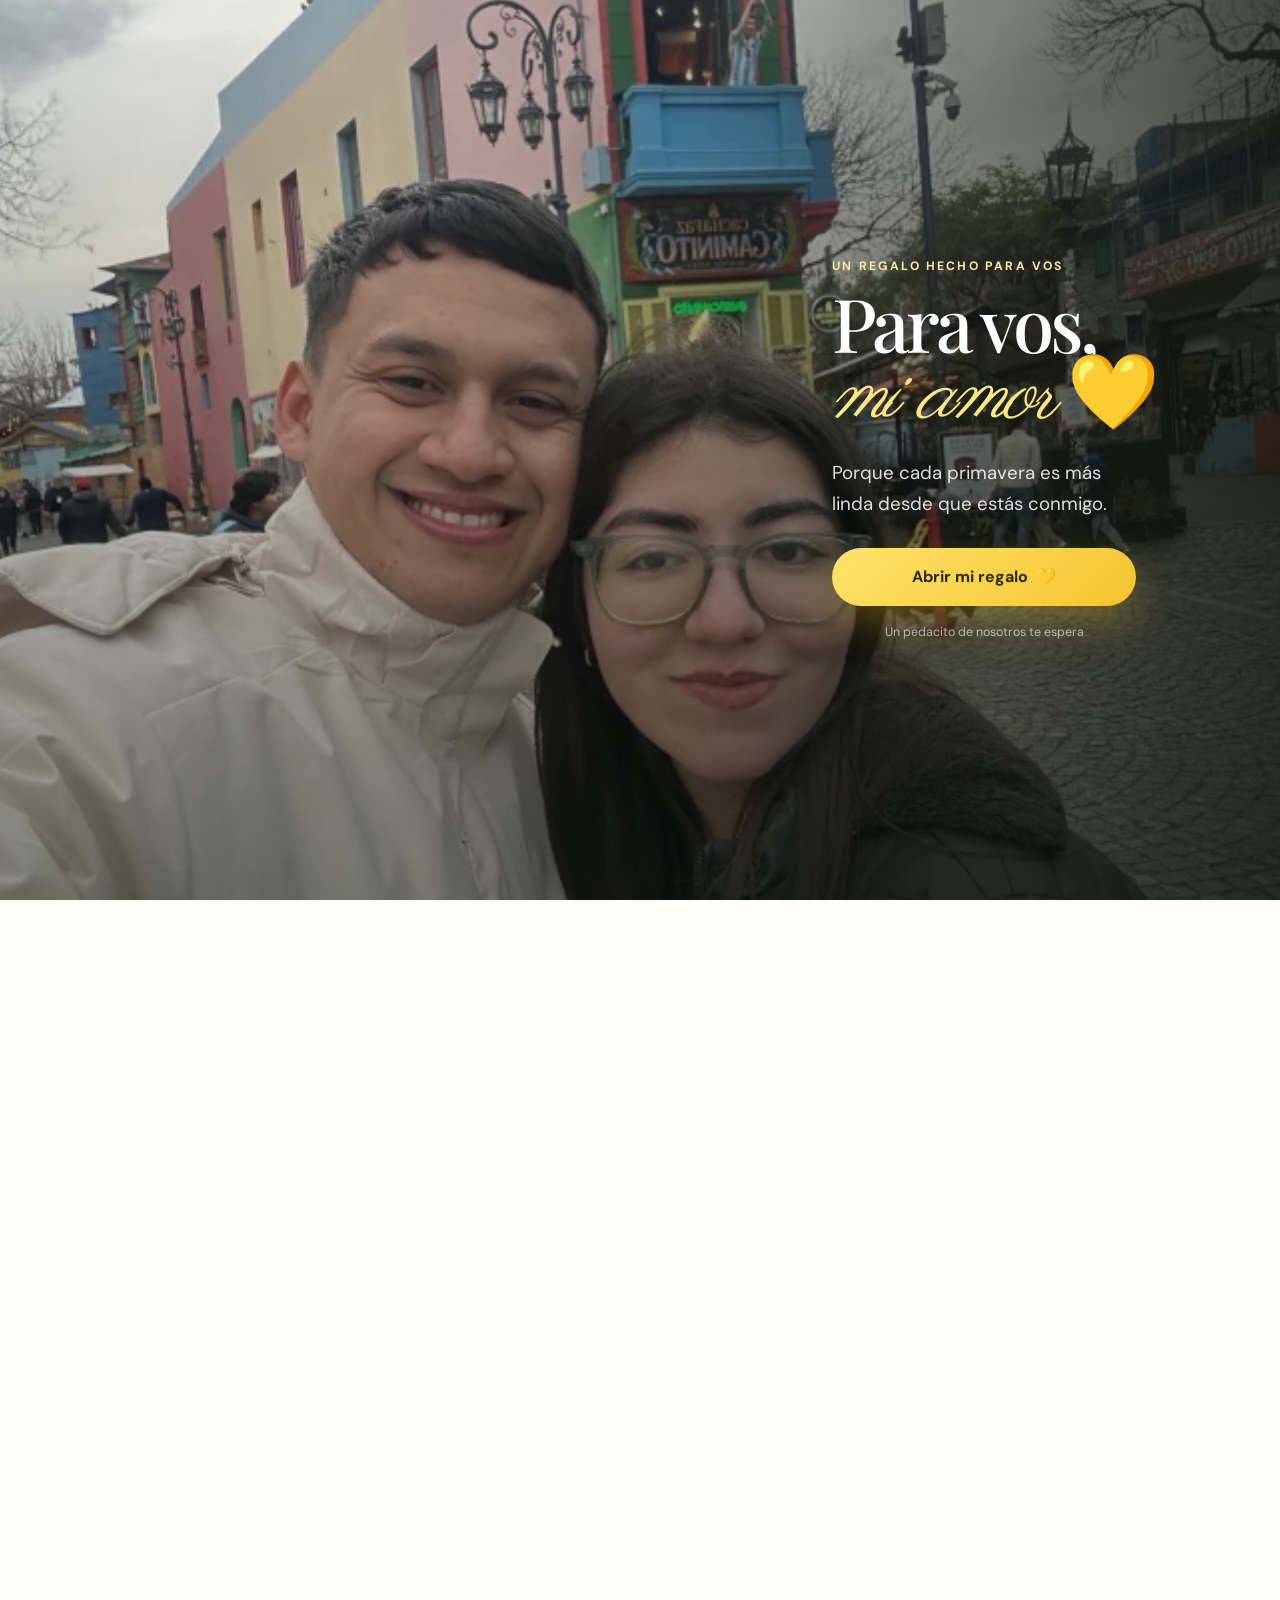
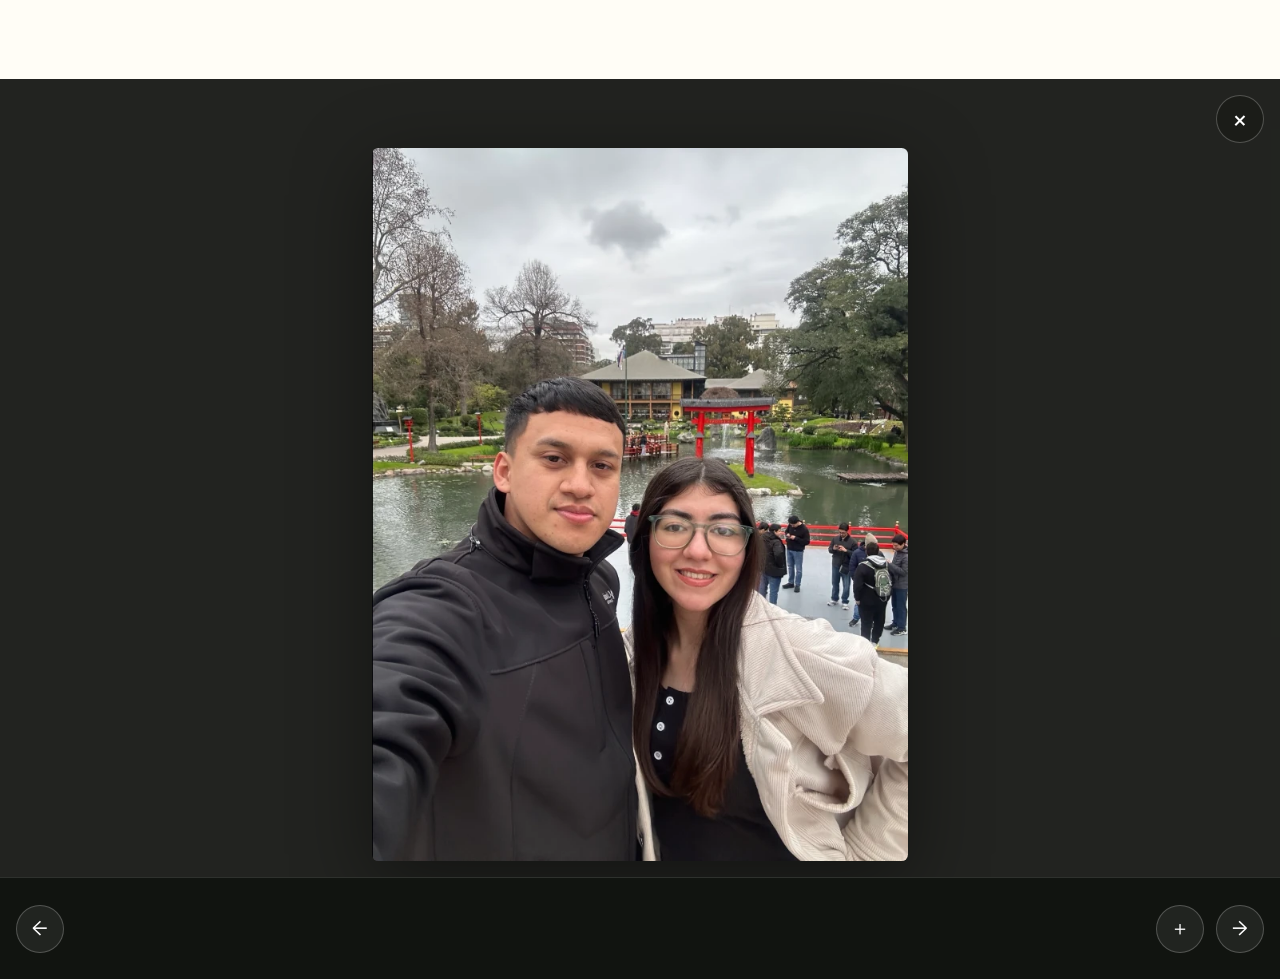
==== commit ba81aaac: "Optimizar experiencia móvil para Android" ====
--- a/index.html
+++ b/index.html
@@ -17,7 +17,7 @@
   <link rel="preconnect" href="https://fonts.googleapis.com">
   <link rel="preconnect" href="https://fonts.gstatic.com" crossorigin>
   <link href="https://fonts.googleapis.com/css2?family=DM+Sans:wght@400;500;600;700&amp;family=Parisienne&amp;family=Playfair+Display:ital,wght@0,500;0,600;1,500&amp;display=swap" rel="stylesheet">
-  <link rel="stylesheet" href="./css/styles.css?v=20260921c">
+  <link rel="stylesheet" href="./css/styles.css?v=20260921f">
 </head>
 <body class="experience-locked">
   <a class="skip-link" href="#inicio">Saltar al contenido</a>
@@ -283,6 +283,6 @@
   <div class="petal-layer" id="petalLayer" aria-hidden="true"></div>
 
   <script src="https://www.youtube.com/iframe_api" async></script>
-  <script src="./js/app.js?v=20260921" defer></script>
+  <script src="./js/app.js?v=20260921b" defer></script>
 </body>
 </html>
--- a/css/styles.css
+++ b/css/styles.css
@@ -20,6 +20,10 @@
   --font-script: "Parisienne", "Segoe Script", cursive;
   --font-body: "DM Sans", Inter, system-ui, -apple-system, BlinkMacSystemFont, "Segoe UI", sans-serif;
   --content-width: 1180px;
+  --safe-top: env(safe-area-inset-top, 0px);
+  --safe-right: env(safe-area-inset-right, 0px);
+  --safe-bottom: env(safe-area-inset-bottom, 0px);
+  --safe-left: env(safe-area-inset-left, 0px);
 }
 
 *,
@@ -36,13 +40,18 @@
 body {
   margin: 0;
   min-width: 320px;
+  min-height: 100svh;
+  min-height: 100dvh;
   overflow-x: hidden;
+  overflow-x: clip;
   color: var(--text-primary);
   background: var(--warm-white);
   font-family: var(--font-body);
   font-size: 1rem;
   line-height: 1.65;
   text-rendering: optimizeLegibility;
+  text-size-adjust: 100%;
+  -webkit-text-size-adjust: 100%;
   -webkit-font-smoothing: antialiased;
 }
 
@@ -59,6 +68,7 @@
 
 button,
 a {
+  touch-action: manipulation;
   -webkit-tap-highlight-color: transparent;
 }
 
@@ -69,6 +79,7 @@
 img {
   display: block;
   max-width: 100%;
+  height: auto;
 }
 
 a {
@@ -209,6 +220,7 @@
   place-items: end center;
   min-height: 100vh;
   min-height: 100svh;
+  height: 100dvh;
   overflow: hidden;
   color: white;
   background: var(--deep-green);
@@ -258,7 +270,7 @@
   position: relative;
   z-index: 2;
   width: min(100%, 42rem);
-  padding: 2rem 1.25rem max(2rem, env(safe-area-inset-bottom));
+  padding: max(2rem, var(--safe-top)) max(1.25rem, var(--safe-right)) max(2rem, var(--safe-bottom)) max(1.25rem, var(--safe-left));
   text-align: center;
 }
 
@@ -312,13 +324,13 @@
 
 .site-header {
   position: fixed;
-  top: max(0.7rem, env(safe-area-inset-top));
+  top: max(0.7rem, var(--safe-top));
   left: 50%;
   z-index: 100;
   display: flex;
   align-items: center;
   justify-content: space-between;
-  width: min(calc(100% - 2rem), var(--content-width));
+  width: min(calc(100% - max(1rem, var(--safe-left)) - max(1rem, var(--safe-right))), var(--content-width));
   min-height: 3.8rem;
   padding: 0.45rem 0.65rem 0.45rem 1rem;
   border: 1px solid transparent;
@@ -337,6 +349,9 @@
 .brand,
 .music-status,
 .site-nav a {
+  justify-content: center;
+  min-width: 2.75rem;
+  min-height: 2.75rem;
   text-decoration: none;
 }
 
@@ -368,6 +383,8 @@
 
 .site-nav a {
   position: relative;
+  display: inline-flex;
+  align-items: center;
   color: #4e4a40;
   font-size: 0.86rem;
   font-weight: 600;
@@ -1169,6 +1186,9 @@
 }
 
 .youtube-link {
+  display: inline-flex;
+  align-items: center;
+  min-height: 2.75rem;
   margin-left: auto;
   color: #ffe36a;
   font-size: 0.78rem;
@@ -1250,7 +1270,7 @@
   justify-content: center;
   gap: 1rem;
   min-height: 8rem;
-  padding: 2rem 1.25rem;
+  padding: 2rem max(1.25rem, var(--safe-right)) max(2rem, var(--safe-bottom)) max(1.25rem, var(--safe-left));
   color: var(--text-secondary);
   background: var(--cream);
   font-size: 0.82rem;
@@ -1263,6 +1283,9 @@
 }
 
 .site-footer a {
+  display: inline-flex;
+  align-items: center;
+  min-height: 2.75rem;
   color: var(--deep-green);
   font-weight: 700;
   text-underline-offset: 0.25rem;
@@ -1282,8 +1305,8 @@
 
 .modal-close {
   position: absolute;
-  top: max(1rem, env(safe-area-inset-top));
-  right: max(1rem, env(safe-area-inset-right));
+  top: max(1rem, calc(var(--safe-top) + 0.35rem));
+  right: max(1rem, calc(var(--safe-right) + 0.35rem));
   z-index: 5;
   display: grid;
   width: 3rem;
@@ -1306,8 +1329,12 @@
 }
 
 .lightbox {
-  width: 100vw;
+  display: grid;
+  grid-template-rows: minmax(0, 1fr) auto;
+  width: 100%;
+  max-width: 100vw;
   height: 100vh;
+  height: 100svh;
   height: 100dvh;
   padding: 0;
   overflow: hidden;
@@ -1323,18 +1350,22 @@
 
 .lightbox__stage {
   display: grid;
+  min-width: 0;
+  min-height: 0;
   width: 100%;
-  height: calc(100% - 7.2rem);
-  padding: max(4.3rem, env(safe-area-inset-top)) clamp(1rem, 5vw, 5rem) 1rem;
+  height: 100%;
+  padding: max(4.3rem, calc(var(--safe-top) + 3.5rem)) max(clamp(1rem, 5vw, 5rem), var(--safe-right)) 1rem max(clamp(1rem, 5vw, 5rem), var(--safe-left));
+  overflow: hidden;
   place-items: center;
   touch-action: pan-y;
+  overscroll-behavior: contain;
 }
 
 .lightbox__stage img {
   width: auto;
   max-width: 100%;
   height: auto;
-  max-height: 100%;
+  max-height: calc(100dvh - 11.7rem - var(--safe-top) - var(--safe-bottom));
   border-radius: 0.4rem;
   box-shadow: 0 20px 80px rgba(0, 0, 0, 0.45);
   object-fit: contain;
@@ -1355,6 +1386,7 @@
   transform: scale(1.45);
 }
 
+.lightbox__stage.is-zoomed,
 .lightbox__stage:has(img.is-zoomed) {
   overflow: auto;
   touch-action: pan-x pan-y;
@@ -1365,8 +1397,8 @@
   grid-template-columns: 3rem minmax(0, 1fr) 3rem 3rem;
   align-items: center;
   gap: 0.75rem;
-  height: 7.2rem;
-  padding: 0.8rem max(1rem, env(safe-area-inset-right)) max(0.8rem, env(safe-area-inset-bottom)) max(1rem, env(safe-area-inset-left));
+  min-height: calc(6.4rem + var(--safe-bottom));
+  padding: 0.8rem max(1rem, var(--safe-right)) max(0.8rem, var(--safe-bottom)) max(1rem, var(--safe-left));
   border-top: 1px solid rgba(255, 255, 255, 0.12);
   background: rgba(12, 15, 10, 0.72);
 }
@@ -1378,11 +1410,10 @@
 
 .lightbox__footer p {
   margin: 0;
-  overflow: hidden;
   font-family: var(--font-script);
   font-size: clamp(1.2rem, 3vw, 1.6rem);
-  text-overflow: ellipsis;
-  white-space: nowrap;
+  line-height: 1.15;
+  text-wrap: balance;
 }
 
 .lightbox__footer span {
@@ -1406,6 +1437,7 @@
 
 .letter-modal {
   width: min(calc(100% - 1.5rem), 44rem);
+  max-height: calc(100dvh - var(--safe-top) - var(--safe-bottom) - 1rem);
   padding: 0;
   overflow: visible;
   border-radius: 0.5rem;
@@ -1415,7 +1447,7 @@
 .letter-paper {
   position: relative;
   max-height: min(84vh, 52rem);
-  max-height: min(84dvh, 52rem);
+  max-height: min(calc(100dvh - var(--safe-top) - var(--safe-bottom) - 1rem), 52rem);
   padding: clamp(2.3rem, 7vw, 5rem);
   overflow-y: auto;
   border-radius: 0.5rem;
@@ -1425,6 +1457,7 @@
     linear-gradient(#fffdf6, #f8efd8);
   background-size: 26px 26px, auto;
   box-shadow: 0 32px 100px rgba(0, 0, 0, 0.34);
+  overscroll-behavior: contain;
 }
 
 .letter-paper::before {
@@ -1469,6 +1502,7 @@
 
 .surprise-modal {
   width: min(calc(100% - 1.5rem), 48rem);
+  max-height: calc(100dvh - var(--safe-top) - var(--safe-bottom) - 1rem);
   padding: 0;
   overflow: hidden;
   border-radius: var(--radius-lg);
@@ -1479,7 +1513,10 @@
 }
 
 .surprise-modal__content {
+  max-height: calc(100dvh - var(--safe-top) - var(--safe-bottom) - 1rem);
   padding: clamp(4.5rem, 11vw, 7rem) clamp(1.5rem, 7vw, 4rem);
+  overflow-y: auto;
+  overscroll-behavior: contain;
   text-align: center;
 }
 
@@ -1583,7 +1620,7 @@
   }
 
   .site-header {
-    width: min(calc(100% - 1rem), 42rem);
+    width: min(calc(100% - max(0.5rem, var(--safe-left)) - max(0.5rem, var(--safe-right))), 42rem);
     padding: 0.35rem;
   }
 
@@ -1723,7 +1760,9 @@
   }
 
   .gift-cover__content {
-    padding-bottom: max(1.5rem, env(safe-area-inset-bottom));
+    padding-right: max(1.1rem, var(--safe-right));
+    padding-bottom: max(1.5rem, var(--safe-bottom));
+    padding-left: max(1.1rem, var(--safe-left));
   }
 
   .gift-cover__content h1 {
@@ -1731,7 +1770,7 @@
   }
 
   .site-header {
-    top: max(0.45rem, env(safe-area-inset-top));
+    top: max(0.45rem, var(--safe-top));
   }
 
   .hero {
@@ -1834,13 +1873,13 @@
   }
 
   .lightbox__footer {
-    grid-template-columns: 2.8rem minmax(0, 1fr) 2.8rem 2.8rem;
+    grid-template-columns: 3rem minmax(0, 1fr) 3rem 3rem;
     gap: 0.4rem;
   }
 
   .lightbox__nav,
   .lightbox__zoom {
-    width: 2.8rem;
+    width: 3rem;
   }
 }
 
@@ -1860,7 +1899,7 @@
 
   .site-header {
     justify-content: center;
-    width: calc(100% - 1rem);
+    width: calc(100% - max(0.5rem, var(--safe-left)) - max(0.5rem, var(--safe-right)));
   }
 
   .memory-grid {
@@ -1876,12 +1915,105 @@
   }
 
   .lightbox__footer {
-    grid-template-columns: 2.8rem minmax(0, 1fr) 2.8rem;
+    grid-template-columns: 3rem minmax(0, 1fr) 3rem;
   }
 
   .lightbox__zoom {
     display: none;
   }
+}
+
+@media (orientation: landscape) and (max-height: 600px) {
+  .gift-cover {
+    place-items: center end;
+  }
+
+  .gift-cover__photo {
+    object-position: 36% 40%;
+  }
+
+  .gift-cover__veil {
+    background:
+      linear-gradient(90deg, rgba(15, 21, 12, 0.12) 0%, rgba(15, 21, 12, 0.28) 42%, rgba(15, 21, 12, 0.9) 100%),
+      linear-gradient(180deg, rgba(14, 22, 10, 0.08), rgba(16, 20, 11, 0.38));
+  }
+
+  .gift-cover__content {
+    width: min(55vw, 29rem);
+    padding: max(0.75rem, var(--safe-top)) max(1rem, var(--safe-right)) max(0.75rem, var(--safe-bottom)) 0.75rem;
+    text-align: left;
+  }
+
+  .gift-cover__content h1 {
+    font-size: clamp(2.45rem, 8.7vh, 4.2rem);
+  }
+
+  .gift-cover__content > p:not(.eyebrow) {
+    margin: 0.55rem 0 0.7rem;
+    font-size: clamp(0.85rem, 3.4vh, 1rem);
+    line-height: 1.4;
+  }
+
+  .gift-cover .eyebrow {
+    margin-bottom: 0.35rem;
+  }
+
+  .gift-cover .button {
+    width: min(100%, 17rem);
+    min-height: 3rem;
+  }
+
+  .cover-hint {
+    display: none;
+  }
+
+  .lightbox__stage {
+    padding-top: max(3.5rem, calc(var(--safe-top) + 3.2rem));
+    padding-bottom: 0.45rem;
+  }
+
+  .lightbox__stage img:not(.is-zoomed) {
+    max-height: calc(100dvh - 8.25rem - var(--safe-top) - var(--safe-bottom));
+  }
+
+  .lightbox__footer {
+    min-height: calc(4.25rem + var(--safe-bottom));
+    padding-top: 0.35rem;
+    padding-bottom: max(0.35rem, var(--safe-bottom));
+  }
+
+  .lightbox__footer p {
+    font-size: clamp(1rem, 4.5vh, 1.25rem);
+  }
+
+  .lightbox__footer span {
+    font-size: 0.68rem;
+  }
+
+  .letter-paper {
+    padding: 2.4rem 2rem 2rem;
+  }
+
+  .surprise-modal__content {
+    padding-top: 3.5rem;
+    padding-bottom: 2rem;
+  }
+}
+
+.lite-motion .gift-cover__photo,
+.lite-motion .is-music-playing .music-status__icon {
+  animation: none;
+}
+
+.lite-motion .cover-glow {
+  display: none;
+}
+
+.lite-motion .site-header.is-scrolled,
+.lite-motion .button--glass,
+.lite-motion .modal-close,
+.lite-motion dialog::backdrop {
+  backdrop-filter: none;
 }
 
 @media (hover: none) {
